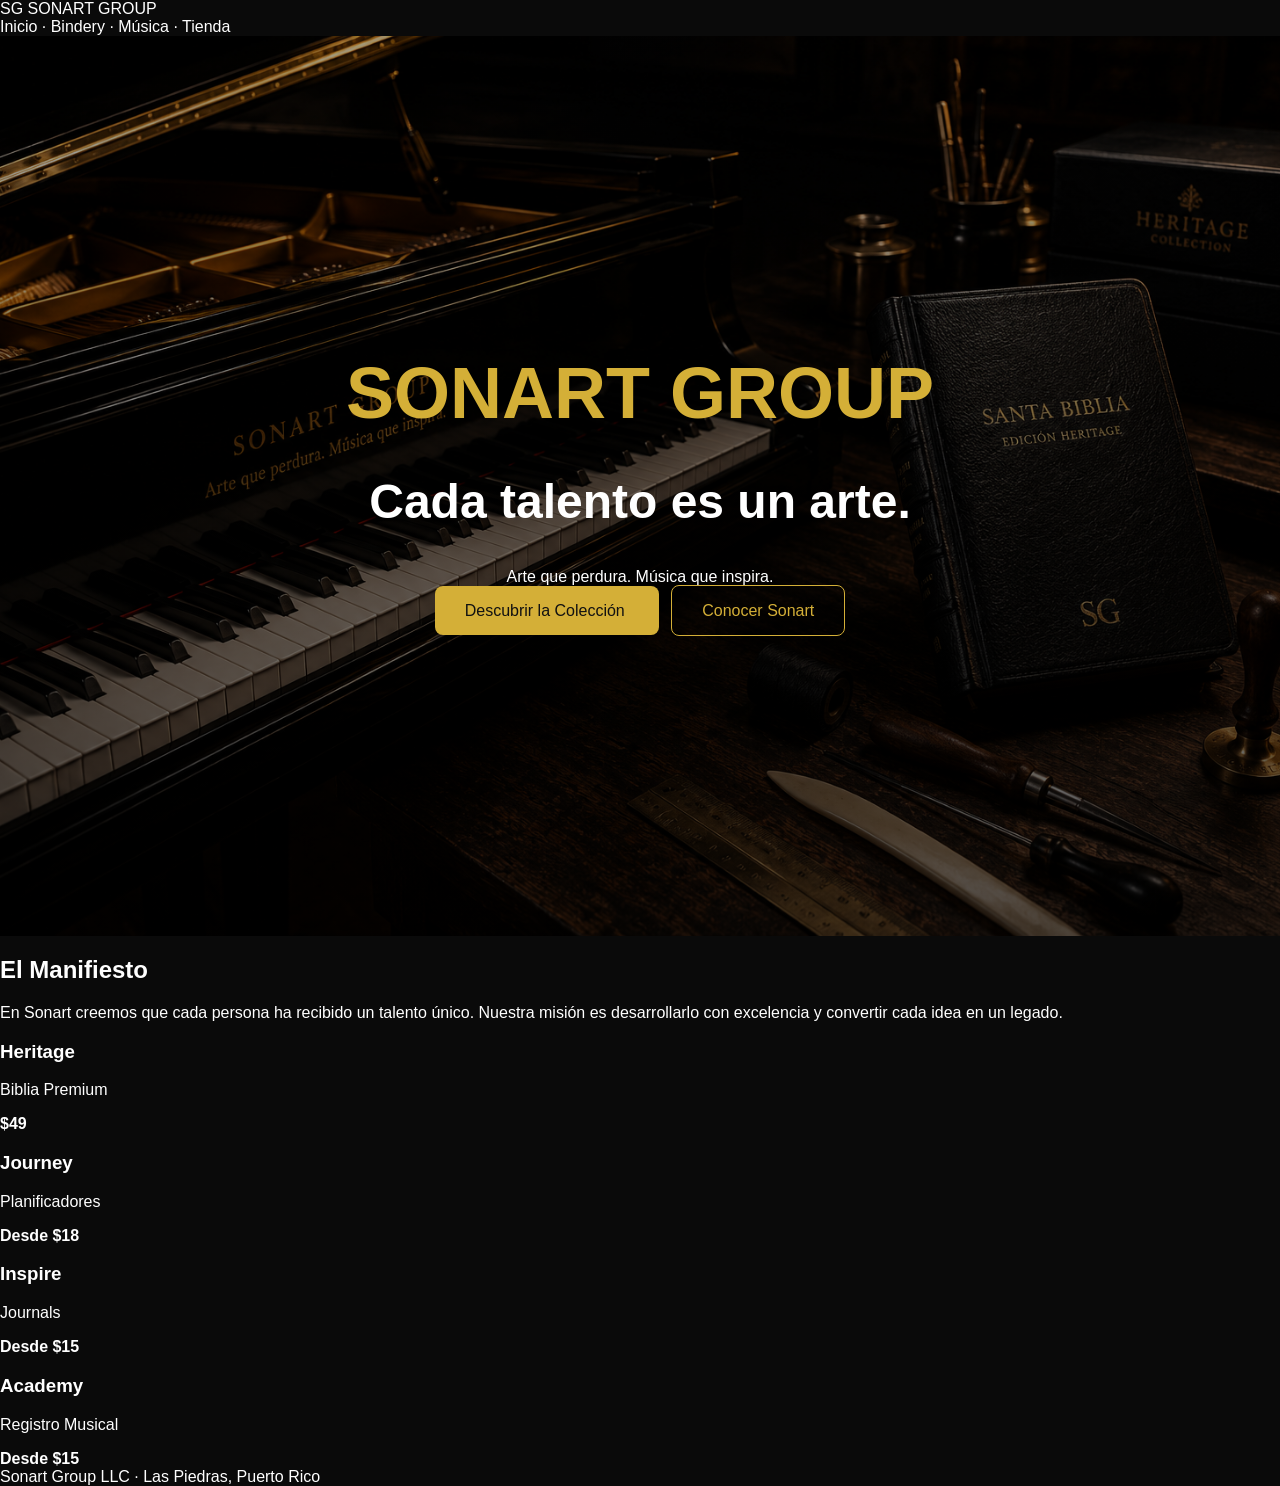
==== index.html @ 5bf1def0 "Refactor button links into a hero-buttons div" ====
<!DOCTYPE html>
<html lang="es">
<head>
    <meta charset="UTF-8">
    <meta name="viewport" content="width=device-width, initial-scale=1.0">

    <title>Sonart Group LLC</title>

    <link rel="stylesheet" href="css/styles.css">
</head>
  <body>
  <nav>
  <div class='logo'>SG SONART GROUP</div><div>Inicio · Bindery · Música · Tienda</div></nav>
  <header class="hero">

  <div class="hero-overlay">

    <h1>SONART GROUP</h1>

    <h2>Cada talento es un arte.</h2>

    <p>Arte que perdura. Música que inspira.</p>

 <div class="hero-buttons">

  <a href="#coleccion" class="btn-gold">
    Descubrir la Colección
  </a>

  <a href="#manifiesto" class="btn-outline">
    Conocer Sonart
  </a>

</div>

  </div>

</header>
  <main><section><h2>El Manifiesto</h2><p>En Sonart creemos que cada persona ha recibido un talento único. Nuestra misión es desarrollarlo con excelencia y convertir cada idea en un legado.</p></section><section class='grid'><article><h3>Heritage</h3><p>Biblia Premium</p><strong>$49</strong></article><article><h3>Journey</h3><p>Planificadores</p><strong>Desde $18</strong></article><article><h3>Inspire</h3><p>Journals</p><strong>Desde $15</strong></article><article><h3>Academy</h3><p>Registro Musical</p><strong>Desde $15</strong></article></section></main><footer>Sonart Group LLC · Las Piedras, Puerto Rico</footer><script src='js/script.js'></script></body></html>
---- css/styles.css ----
body{
    margin:0;
    font-family:Arial, Helvetica, sans-serif;
    background:#0A0A0A;
    color:white;
}

.hero{
    height:100vh;
    background:
    linear-gradient(rgba(0,0,0,.35), rgba(0,0,0,.65)),
    url("../images/hero-bg.jpg");

    background-size:cover;
    background-position:center;
    background-repeat:no-repeat;

    display:flex;
    justify-content:center;
    align-items:center;
    text-align:center;
}

.hero-overlay{max-width:900px;}

.hero h1{
    color:#D4AF37;
    font-size:72px;
    margin:0;
}

.hero h2{font-size:48px;}

.btn-gold{
    background:#D4AF37;
    color:#111;
    padding:16px 30px;
    border-radius:8px;
    text-decoration:none;
}

.btn-outline{
    border:1px solid #D4AF37;
    color:#D4AF37;
    padding:16px 30px;
    border-radius:8px;
    text-decoration:none;
    margin-left:12px;
}
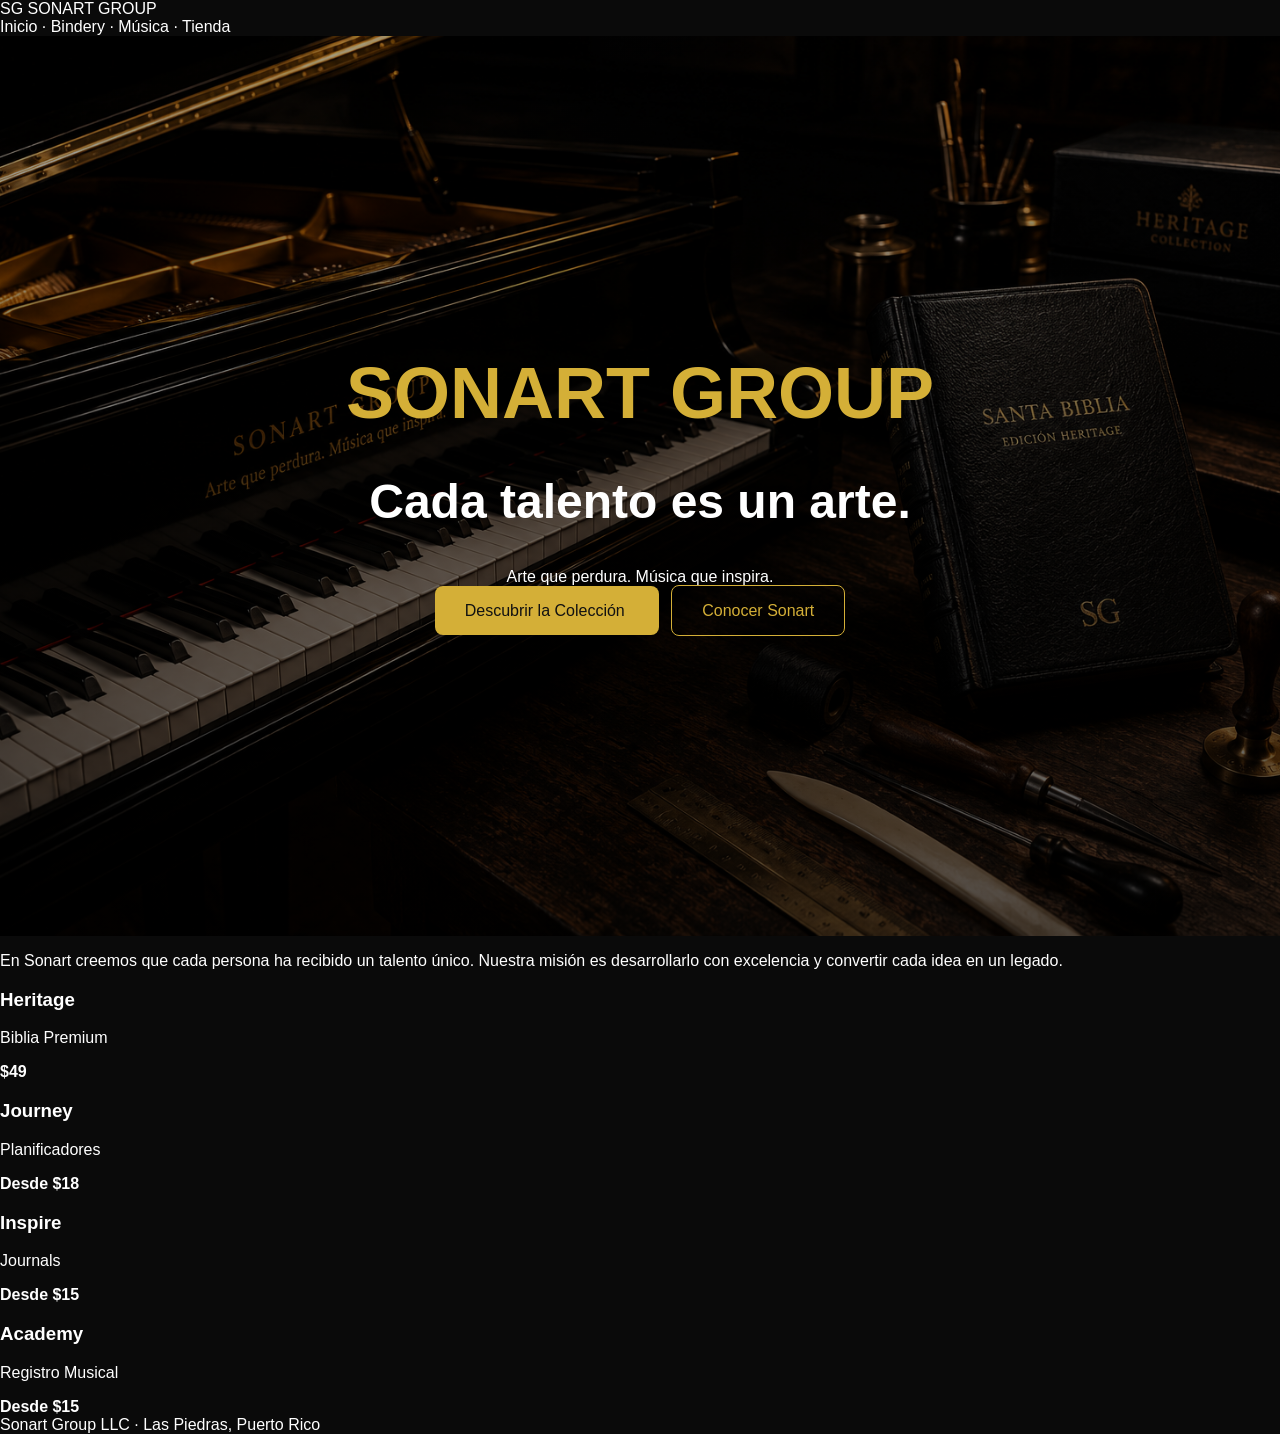
==== commit 0364831f: "Add id to manifiesto section in index.html" ====
--- a/index.html
+++ b/index.html
@@ -36,4 +36,5 @@
   </div>
 
 </header>
-  <main><section><h2>El Manifiesto</h2><p>En Sonart creemos que cada persona ha recibido un talento único. Nuestra misión es desarrollarlo con excelencia y convertir cada idea en un legado.</p></section><section class='grid'><article><h3>Heritage</h3><p>Biblia Premium</p><strong>$49</strong></article><article><h3>Journey</h3><p>Planificadores</p><strong>Desde $18</strong></article><article><h3>Inspire</h3><p>Journals</p><strong>Desde $15</strong></article><article><h3>Academy</h3><p>Registro Musical</p><strong>Desde $15</strong></article></section></main><footer>Sonart Group LLC · Las Piedras, Puerto Rico</footer><script src='js/script.js'></script></body></html>
+  <main><section id="manifiesto">
+  <p>En Sonart creemos que cada persona ha recibido un talento único. Nuestra misión es desarrollarlo con excelencia y convertir cada idea en un legado.</p></section><section class='grid'><article><h3>Heritage</h3><p>Biblia Premium</p><strong>$49</strong></article><article><h3>Journey</h3><p>Planificadores</p><strong>Desde $18</strong></article><article><h3>Inspire</h3><p>Journals</p><strong>Desde $15</strong></article><article><h3>Academy</h3><p>Registro Musical</p><strong>Desde $15</strong></article></section></main><footer>Sonart Group LLC · Las Piedras, Puerto Rico</footer><script src='js/script.js'></script></body></html>
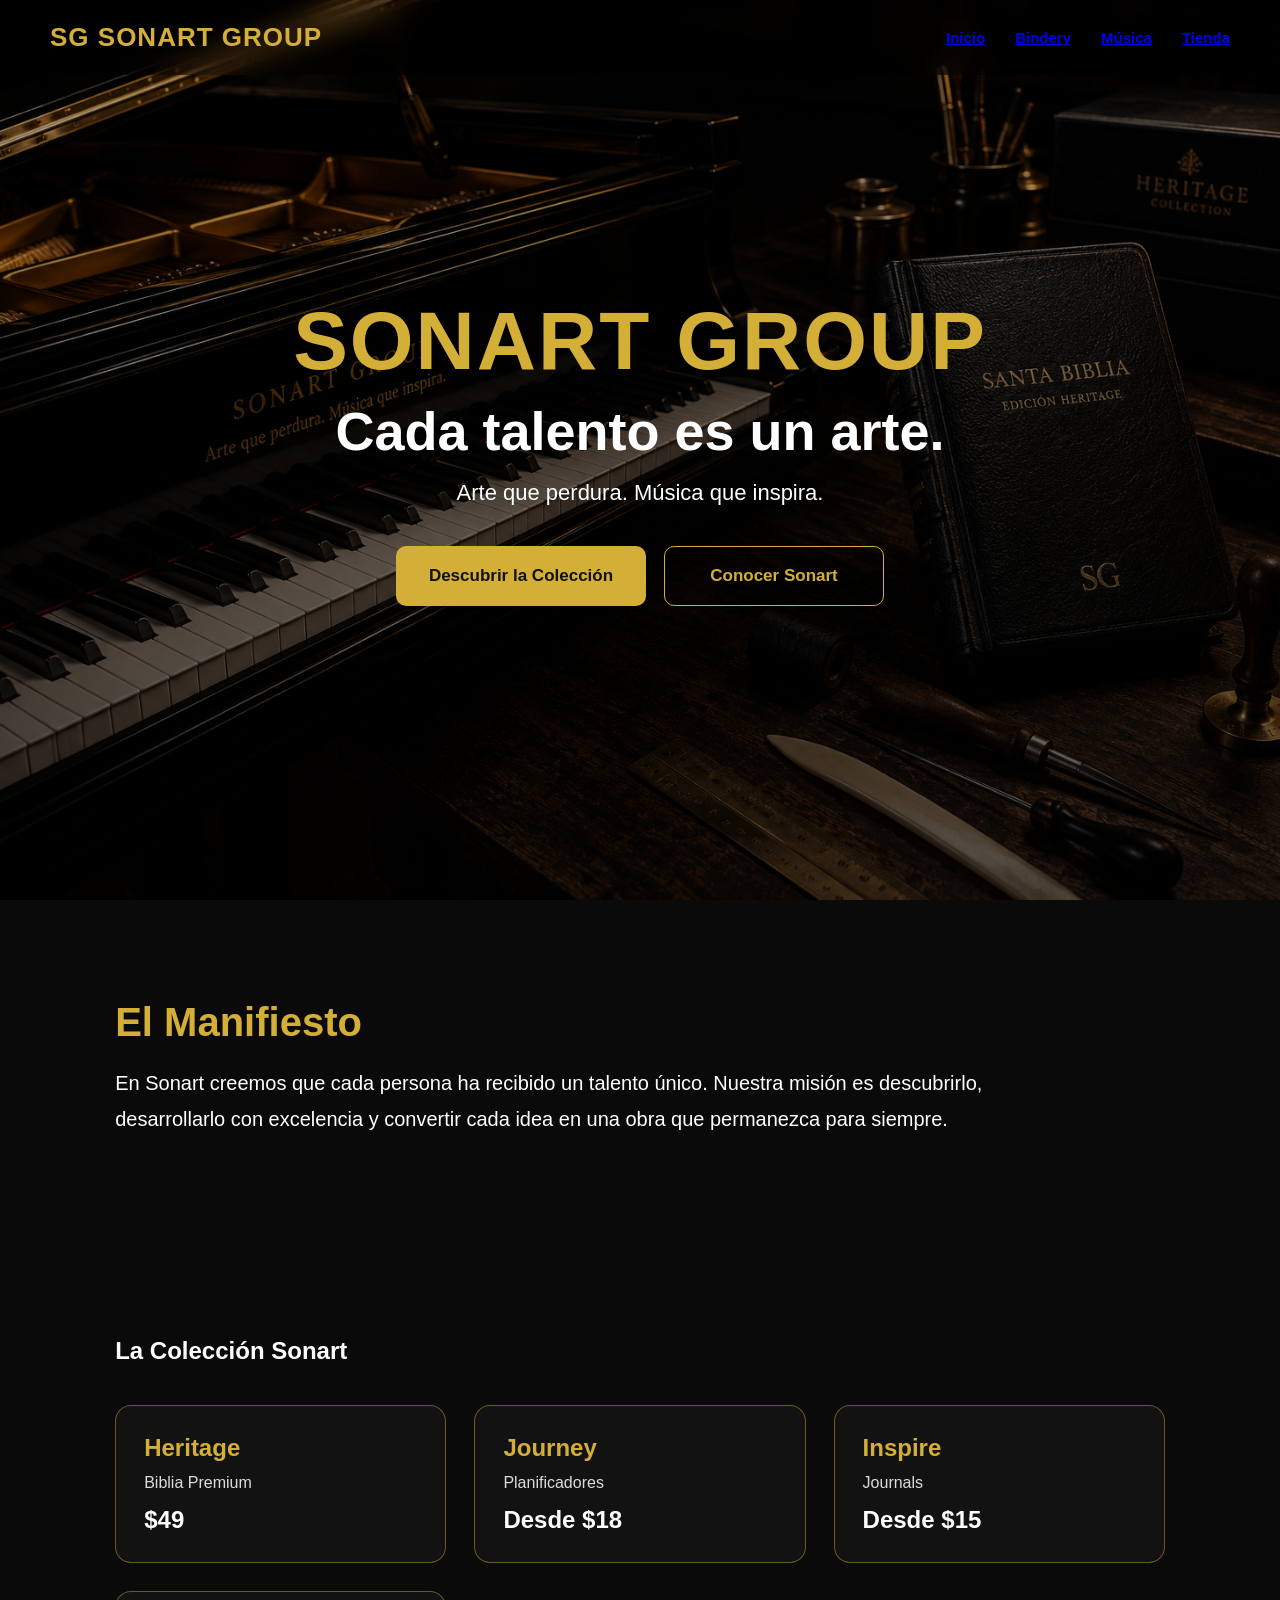
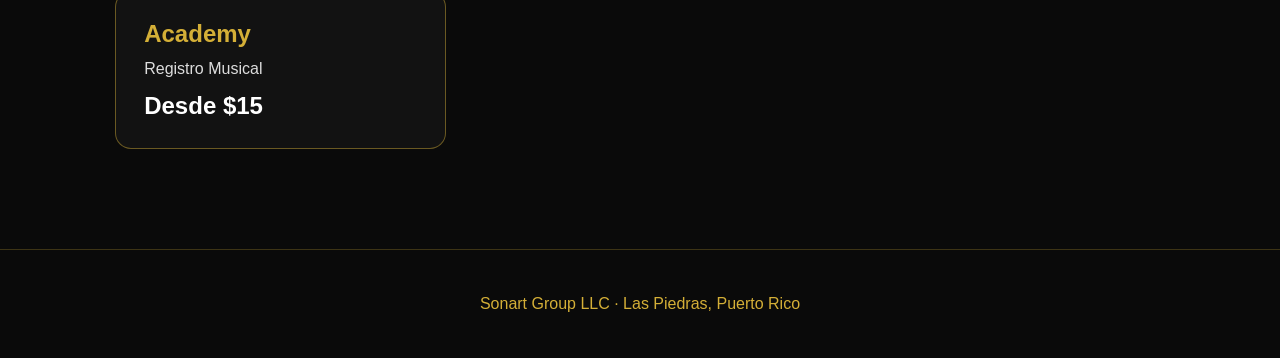
==== commit fba2ac47: "Refactor index.html with new sections and layout Reorganized HTML structure and added new sections f" ====
--- a/index.html
+++ b/index.html
@@ -3,38 +3,101 @@
 <head>
     <meta charset="UTF-8">
     <meta name="viewport" content="width=device-width, initial-scale=1.0">
-
     <title>Sonart Group LLC</title>
 
     <link rel="stylesheet" href="css/styles.css">
 </head>
-  <body>
-  <nav>
-  <div class='logo'>SG SONART GROUP</div><div>Inicio · Bindery · Música · Tienda</div></nav>
-  <header class="hero">
 
-  <div class="hero-overlay">
+<body>
 
-    <h1>SONART GROUP</h1>
+<nav>
+    <div class="logo">SG SONART GROUP</div>
 
-    <h2>Cada talento es un arte.</h2>
+    <div class="menu">
+        <a href="#inicio">Inicio</a>
+        <a href="#manifiesto">Bindery</a>
+        <a href="#musica">Música</a>
+        <a href="#coleccion">Tienda</a>
+    </div>
+</nav>
 
-    <p>Arte que perdura. Música que inspira.</p>
+<header class="hero" id="inicio">
 
- <div class="hero-buttons">
+    <div class="hero-overlay">
 
-  <a href="#coleccion" class="btn-gold">
-    Descubrir la Colección
-  </a>
+        <h1>SONART GROUP</h1>
 
-  <a href="#manifiesto" class="btn-outline">
-    Conocer Sonart
-  </a>
+        <h2>Cada talento es un arte.</h2>
 
-</div>
+        <p>Arte que perdura. Música que inspira.</p>
 
-  </div>
+        <div class="hero-buttons">
+
+            <a href="#coleccion" class="btn-gold">
+                Descubrir la Colección
+            </a>
+
+            <a href="#manifiesto" class="btn-outline">
+                Conocer Sonart
+            </a>
+
+        </div>
+
+    </div>
 
 </header>
-  <main><section id="manifiesto">
-  <p>En Sonart creemos que cada persona ha recibido un talento único. Nuestra misión es desarrollarlo con excelencia y convertir cada idea en un legado.</p></section><section class='grid'><article><h3>Heritage</h3><p>Biblia Premium</p><strong>$49</strong></article><article><h3>Journey</h3><p>Planificadores</p><strong>Desde $18</strong></article><article><h3>Inspire</h3><p>Journals</p><strong>Desde $15</strong></article><article><h3>Academy</h3><p>Registro Musical</p><strong>Desde $15</strong></article></section></main><footer>Sonart Group LLC · Las Piedras, Puerto Rico</footer><script src='js/script.js'></script></body></html>
+
+<section id="manifiesto">
+
+    <h2>El Manifiesto</h2>
+
+    <p>
+        En Sonart creemos que cada persona ha recibido un talento único.
+        Nuestra misión es descubrirlo, desarrollarlo con excelencia y convertir
+        cada idea en una obra que permanezca para siempre.
+    </p>
+
+</section>
+
+<section id="coleccion">
+
+    <h2>La Colección Sonart</h2>
+
+    <div class="collections">
+
+        <div class="card">
+            <h3>Heritage</h3>
+            <p>Biblia Premium</p>
+            <div class="price">$49</div>
+        </div>
+
+        <div class="card">
+            <h3>Journey</h3>
+            <p>Planificadores</p>
+            <div class="price">Desde $18</div>
+        </div>
+
+        <div class="card">
+            <h3>Inspire</h3>
+            <p>Journals</p>
+            <div class="price">Desde $15</div>
+        </div>
+
+        <div class="card">
+            <h3>Academy</h3>
+            <p>Registro Musical</p>
+            <div class="price">Desde $15</div>
+        </div>
+
+    </div>
+
+</section>
+
+<footer>
+
+    Sonart Group LLC · Las Piedras, Puerto Rico
+
+</footer>
+
+</body>
+</html>
--- a/css/styles.css
+++ b/css/styles.css
@@ -1,16 +1,67 @@
+/* ===========================
+   SONART GROUP BUILD 001
+   Founder Edition
+=========================== */
+
+*{
+    margin:0;
+    padding:0;
+    box-sizing:border-box;
+}
+
+html{
+    scroll-behavior:smooth;
+}
+
 body{
-    margin:0;
     font-family:Arial, Helvetica, sans-serif;
     background:#0A0A0A;
-    color:white;
-}
+    color:#FFFFFF;
+    overflow-x:hidden;
+}
+
+/* ===========================
+   NAVBAR
+=========================== */
+
+nav{
+    position:fixed;
+    top:0;
+    left:0;
+    width:100%;
+    display:flex;
+    justify-content:space-between;
+    align-items:center;
+    padding:22px 50px;
+    background:rgba(0,0,0,.35);
+    backdrop-filter:blur(12px);
+    z-index:999;
+}
+
+.logo{
+    color:#D4AF37;
+    font-size:26px;
+    font-weight:700;
+    letter-spacing:1px;
+}
+
+nav div:last-child{
+    display:flex;
+    gap:30px;
+    color:#D4AF37;
+    font-weight:600;
+    font-size:15px;
+}
+
+/* ===========================
+   HERO
+=========================== */
 
 .hero{
     height:100vh;
     background:
-    linear-gradient(rgba(0,0,0,.35), rgba(0,0,0,.65)),
-    url("../images/hero-bg.jpg");
-
+        linear-gradient(rgba(0,0,0,.35), rgba(0,0,0,.65)),
+        url("../images/hero-bg.jpg");
     background-size:cover;
     background-position:center;
     background-repeat:no-repeat;
@@ -21,29 +72,199 @@
     text-align:center;
 }
 
-.hero-overlay{max-width:900px;}
+.hero-overlay{
+    width:90%;
+    max-width:900px;
+}
 
 .hero h1{
     color:#D4AF37;
-    font-size:72px;
-    margin:0;
-}
-
-.hero h2{font-size:48px;}
+    font-size:82px;
+    margin-bottom:12px;
+    letter-spacing:2px;
+}
+
+.hero h2{
+    font-size:54px;
+    margin-bottom:18px;
+}
+
+.hero p{
+    font-size:22px;
+    margin-bottom:40px;
+}
+
+/* ===========================
+   BOTONES
+=========================== */
+
+.hero-buttons{
+    display:flex;
+    justify-content:center;
+    gap:18px;
+    flex-wrap:wrap;
+}
 
 .btn-gold{
+    display:inline-flex;
+    justify-content:center;
+    align-items:center;
+
+    min-width:250px;
+    height:60px;
+
     background:#D4AF37;
-    color:#111;
-    padding:16px 30px;
-    border-radius:8px;
+    color:#111111;
+
+    border-radius:10px;
     text-decoration:none;
+    font-weight:700;
+    font-size:17px;
+
+    transition:.35s ease;
+}
+
+.btn-gold:hover{
+    transform:translateY(-3px);
+    background:#E4C65B;
 }
 
 .btn-outline{
+    display:inline-flex;
+    justify-content:center;
+    align-items:center;
+
+    min-width:220px;
+    height:60px;
+
     border:1px solid #D4AF37;
     color:#D4AF37;
-    padding:16px 30px;
-    border-radius:8px;
+
+    border-radius:10px;
     text-decoration:none;
-    margin-left:12px;
-}
+    font-weight:700;
+    font-size:17px;
+
+    transition:.35s ease;
+}
+
+.btn-outline:hover{
+    background:#D4AF37;
+    color:#111111;
+}
+
+/* ===========================
+   MANIFIESTO
+=========================== */
+
+section{
+    padding:100px 9%;
+}
+
+#manifiesto h2{
+    color:#D4AF37;
+    font-size:40px;
+    margin-bottom:20px;
+}
+
+#manifiesto p{
+    font-size:20px;
+    line-height:1.8;
+    max-width:900px;
+}
+
+/* ===========================
+   COLECCIONES
+=========================== */
+
+.collections{
+    display:grid;
+    grid-template-columns:repeat(auto-fit,minmax(250px,1fr));
+    gap:28px;
+    margin-top:40px;
+}
+
+.card{
+    background:#121212;
+    border:1px solid rgba(212,175,55,.45);
+    border-radius:16px;
+    padding:28px;
+    transition:.35s ease;
+}
+
+.card:hover{
+    transform:translateY(-8px);
+    border-color:#D4AF37;
+}
+
+.card h3{
+    color:#D4AF37;
+    margin-bottom:12px;
+    font-size:24px;
+}
+
+.card p{
+    margin-bottom:14px;
+    color:#DDDDDD;
+}
+
+.price{
+    color:#FFFFFF;
+    font-size:24px;
+    font-weight:700;
+}
+
+/* ===========================
+   FOOTER
+=========================== */
+
+footer{
+    border-top:1px solid rgba(212,175,55,.25);
+    text-align:center;
+    padding:45px 20px;
+    color:#D4AF37;
+}
+
+/* ===========================
+   RESPONSIVE
+=========================== */
+
+@media(max-width:768px){
+
+    nav{
+        padding:18px 20px;
+        flex-direction:column;
+        gap:10px;
+    }
+
+    nav div:last-child{
+        gap:18px;
+        font-size:13px;
+        flex-wrap:wrap;
+        justify-content:center;
+    }
+
+    .hero h1{
+        font-size:46px;
+    }
+
+    .hero h2{
+        font-size:34px;
+    }
+
+    .hero p{
+        font-size:18px;
+    }
+
+    .hero-buttons{
+        flex-direction:column;
+        align-items:center;
+    }
+
+    .btn-gold,
+    .btn-outline{
+        width:100%;
+        max-width:320px;
+    }
+
+}
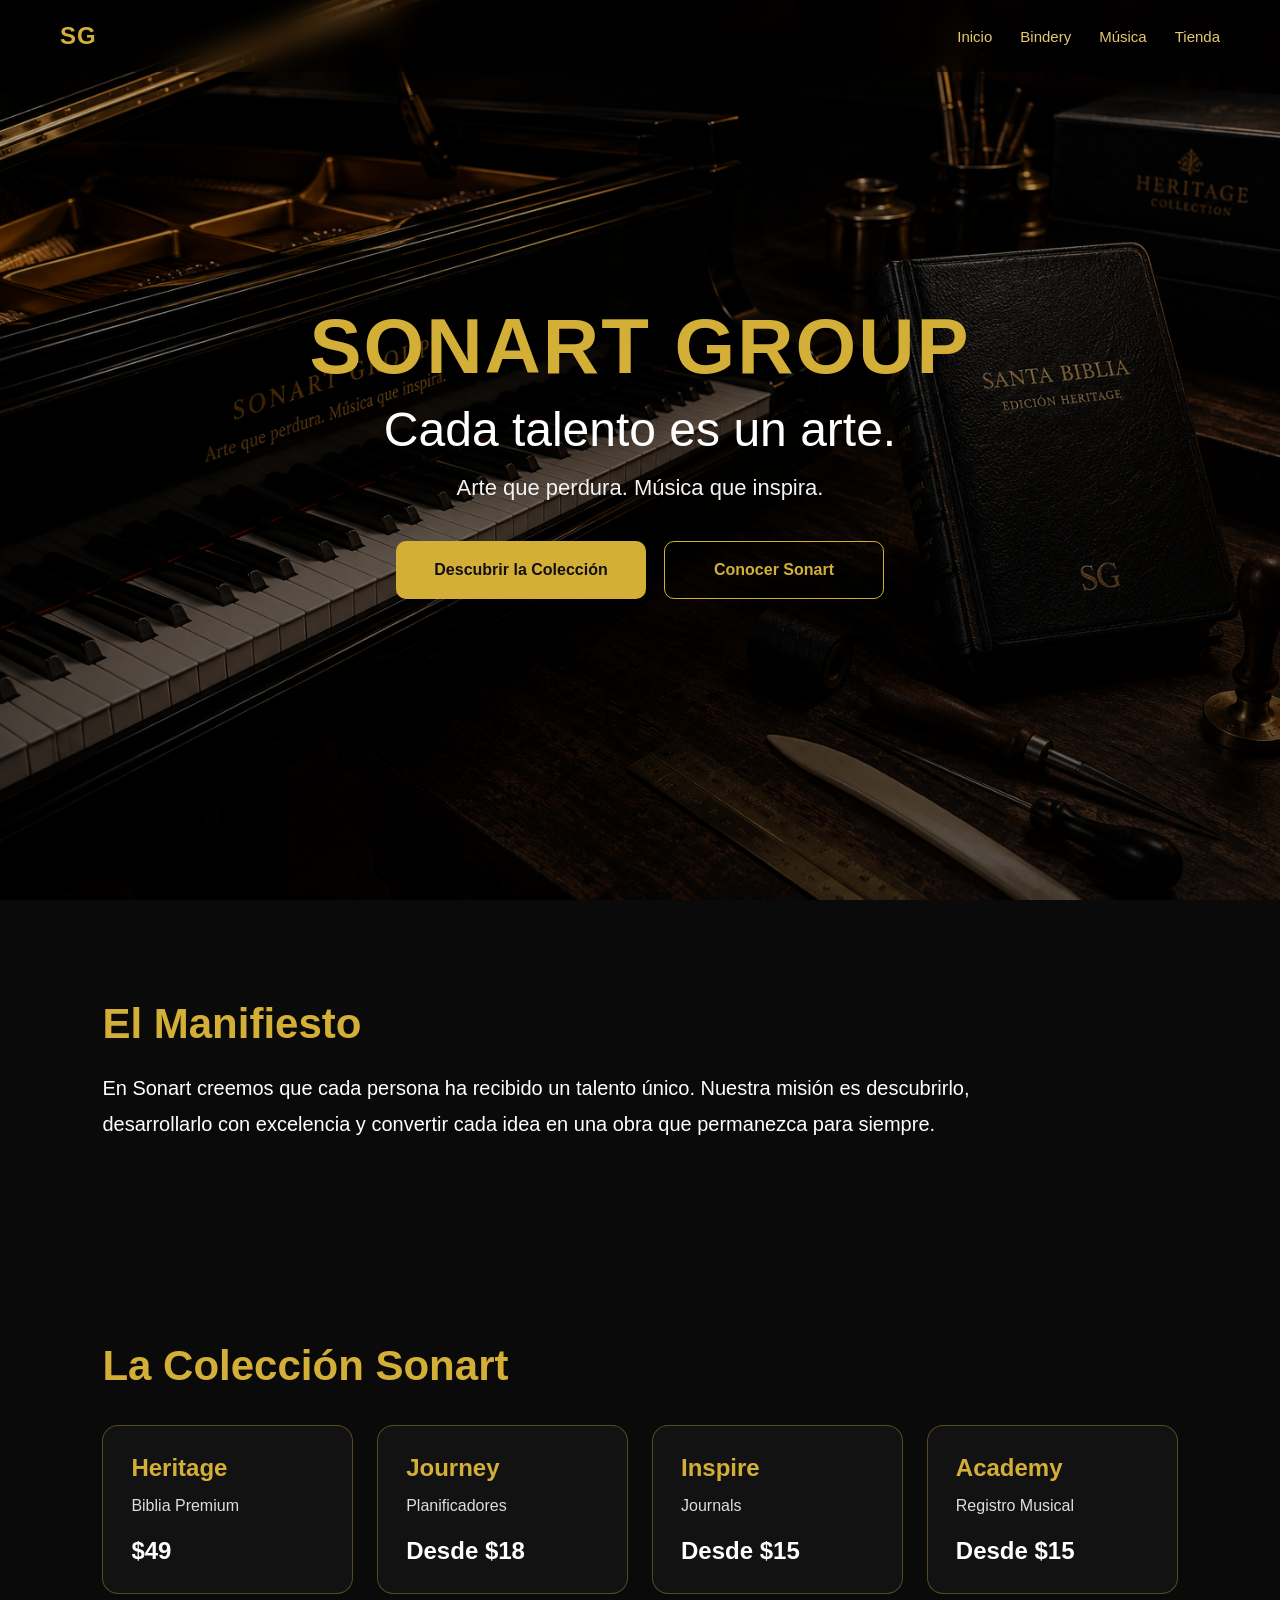
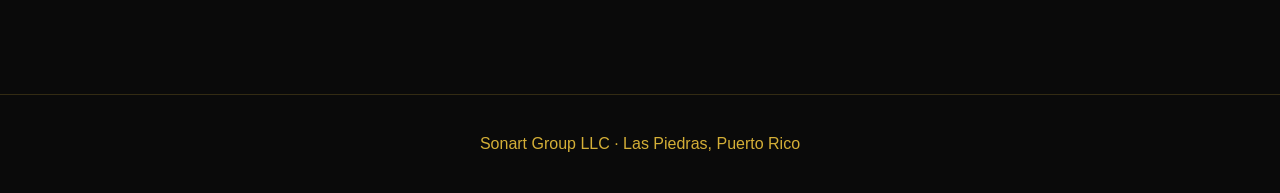
==== commit 214617fb: "Refactor navigation bar structure in index.html" ====
--- a/index.html
+++ b/index.html
@@ -10,15 +10,24 @@
 
 <body>
 
-<nav>
-    <div class="logo">SG SONART GROUP</div>
+<nav id="navbar">
+
+    <div class="logo">
+        <span>SG</span>
+    </div>
 
     <div class="menu">
+
         <a href="#inicio">Inicio</a>
+
         <a href="#manifiesto">Bindery</a>
+
         <a href="#musica">Música</a>
+
         <a href="#coleccion">Tienda</a>
+
     </div>
+
 </nav>
 
 <header class="hero" id="inicio">
--- a/css/styles.css
+++ b/css/styles.css
@@ -1,7 +1,7 @@
-/* ===========================
-   SONART GROUP BUILD 001
-   Founder Edition
-=========================== */
+/* =====================================
+   SONART GROUP LLC
+   Founder Edition · Build 001
+===================================== */
 
 *{
     margin:0;
@@ -14,15 +14,15 @@
 }
 
 body{
-    font-family:Arial, Helvetica, sans-serif;
+    font-family: "Segoe UI", Arial, sans-serif;
     background:#0A0A0A;
     color:#FFFFFF;
     overflow-x:hidden;
 }
 
-/* ===========================
-   NAVBAR
-=========================== */
+/* ==========================
+        NAVBAR
+========================== */
 
 nav{
     position:fixed;
@@ -32,36 +32,46 @@
     display:flex;
     justify-content:space-between;
     align-items:center;
-    padding:22px 50px;
-    background:rgba(0,0,0,.35);
+    padding:22px 60px;
+    background:rgba(0,0,0,.28);
     backdrop-filter:blur(12px);
     z-index:999;
 }
 
 .logo{
     color:#D4AF37;
-    font-size:26px;
+    font-size:24px;
     font-weight:700;
     letter-spacing:1px;
 }
 
-nav div:last-child{
-    display:flex;
-    gap:30px;
-    color:#D4AF37;
-    font-weight:600;
+.menu{
+    display:flex;
+    gap:28px;
+}
+
+.menu a{
+    color:#E5C96E;
+    text-decoration:none;
     font-size:15px;
-}
-
-/* ===========================
-   HERO
-=========================== */
+    transition:.3s;
+}
+
+.menu a:hover{
+    color:white;
+}
+
+/* ==========================
+          HERO
+========================== */
 
 .hero{
     height:100vh;
+
     background:
-        linear-gradient(rgba(0,0,0,.35), rgba(0,0,0,.65)),
-        url("../images/hero-bg.jpg");
+    linear-gradient(rgba(0,0,0,.30),rgba(0,0,0,.65)),
+    url("../images/hero-bg.jpg");
+
     background-size:cover;
     background-position:center;
     background-repeat:no-repeat;
@@ -79,24 +89,26 @@
 
 .hero h1{
     color:#D4AF37;
-    font-size:82px;
-    margin-bottom:12px;
+    font-size:78px;
     letter-spacing:2px;
+    margin-bottom:10px;
 }
 
 .hero h2{
-    font-size:54px;
+    font-size:48px;
+    font-weight:300;
     margin-bottom:18px;
 }
 
 .hero p{
     font-size:22px;
+    color:#F3F3F3;
     margin-bottom:40px;
 }
 
-/* ===========================
-   BOTONES
-=========================== */
+/* ==========================
+        BOTONES
+========================== */
 
 .hero-buttons{
     display:flex;
@@ -106,12 +118,12 @@
 }
 
 .btn-gold{
-    display:inline-flex;
-    justify-content:center;
-    align-items:center;
-
-    min-width:250px;
-    height:60px;
+    display:flex;
+    justify-content:center;
+    align-items:center;
+
+    width:250px;
+    height:58px;
 
     background:#D4AF37;
     color:#111111;
@@ -119,23 +131,22 @@
     border-radius:10px;
     text-decoration:none;
     font-weight:700;
-    font-size:17px;
-
-    transition:.35s ease;
+
+    transition:.35s;
 }
 
 .btn-gold:hover{
+    background:#E6C95E;
     transform:translateY(-3px);
-    background:#E4C65B;
 }
 
 .btn-outline{
-    display:inline-flex;
-    justify-content:center;
-    align-items:center;
-
-    min-width:220px;
-    height:60px;
+    display:flex;
+    justify-content:center;
+    align-items:center;
+
+    width:220px;
+    height:58px;
 
     border:1px solid #D4AF37;
     color:#D4AF37;
@@ -143,53 +154,54 @@
     border-radius:10px;
     text-decoration:none;
     font-weight:700;
-    font-size:17px;
-
-    transition:.35s ease;
+
+    transition:.35s;
 }
 
 .btn-outline:hover{
     background:#D4AF37;
     color:#111111;
-}
-
-/* ===========================
-   MANIFIESTO
-=========================== */
+    transform:translateY(-3px);
+}
+
+/* ==========================
+      MANIFIESTO
+========================== */
 
 section{
-    padding:100px 9%;
-}
-
-#manifiesto h2{
-    color:#D4AF37;
-    font-size:40px;
-    margin-bottom:20px;
-}
-
-#manifiesto p{
+    padding:100px 8%;
+}
+
+section h2{
+    color:#D4AF37;
+    font-size:42px;
+    margin-bottom:22px;
+}
+
+section p{
+    max-width:900px;
+    line-height:1.8;
     font-size:20px;
-    line-height:1.8;
-    max-width:900px;
-}
-
-/* ===========================
-   COLECCIONES
-=========================== */
+}
+
+/* ==========================
+      COLECCIÓN
+========================== */
 
 .collections{
     display:grid;
-    grid-template-columns:repeat(auto-fit,minmax(250px,1fr));
-    gap:28px;
-    margin-top:40px;
+    grid-template-columns:repeat(auto-fit,minmax(240px,1fr));
+    gap:24px;
+    margin-top:35px;
 }
 
 .card{
     background:#121212;
-    border:1px solid rgba(212,175,55,.45);
+    border:1px solid rgba(212,175,55,.35);
     border-radius:16px;
     padding:28px;
-    transition:.35s ease;
+
+    transition:.35s;
 }
 
 .card:hover{
@@ -199,72 +211,72 @@
 
 .card h3{
     color:#D4AF37;
-    margin-bottom:12px;
+    margin-bottom:10px;
     font-size:24px;
 }
 
 .card p{
-    margin-bottom:14px;
     color:#DDDDDD;
+    margin-bottom:16px;
+    font-size:16px;
 }
 
 .price{
-    color:#FFFFFF;
+    color:white;
     font-size:24px;
     font-weight:700;
 }
 
-/* ===========================
-   FOOTER
-=========================== */
+/* ==========================
+         FOOTER
+========================== */
 
 footer{
-    border-top:1px solid rgba(212,175,55,.25);
+    border-top:1px solid rgba(212,175,55,.2);
     text-align:center;
-    padding:45px 20px;
-    color:#D4AF37;
-}
-
-/* ===========================
-   RESPONSIVE
-=========================== */
+    padding:40px;
+    color:#D4AF37;
+}
+
+/* ==========================
+       RESPONSIVE
+========================== */
 
 @media(max-width:768px){
 
-    nav{
-        padding:18px 20px;
-        flex-direction:column;
-        gap:10px;
-    }
-
-    nav div:last-child{
-        gap:18px;
-        font-size:13px;
-        flex-wrap:wrap;
-        justify-content:center;
-    }
-
-    .hero h1{
-        font-size:46px;
-    }
-
-    .hero h2{
-        font-size:34px;
-    }
-
-    .hero p{
-        font-size:18px;
-    }
-
-    .hero-buttons{
-        flex-direction:column;
-        align-items:center;
-    }
-
-    .btn-gold,
-    .btn-outline{
-        width:100%;
-        max-width:320px;
-    }
-
-}
+nav{
+    padding:18px 20px;
+    flex-direction:column;
+    gap:10px;
+}
+
+.menu{
+    gap:16px;
+    flex-wrap:wrap;
+    justify-content:center;
+}
+
+.hero h1{
+    font-size:42px;
+}
+
+.hero h2{
+    font-size:30px;
+}
+
+.hero p{
+    font-size:18px;
+}
+
+.hero-buttons{
+    flex-direction:column;
+    align-items:center;
+}
+
+.btn-gold,
+.btn-outline{
+    width:100%;
+    max-width:320px;
+}
+
+}
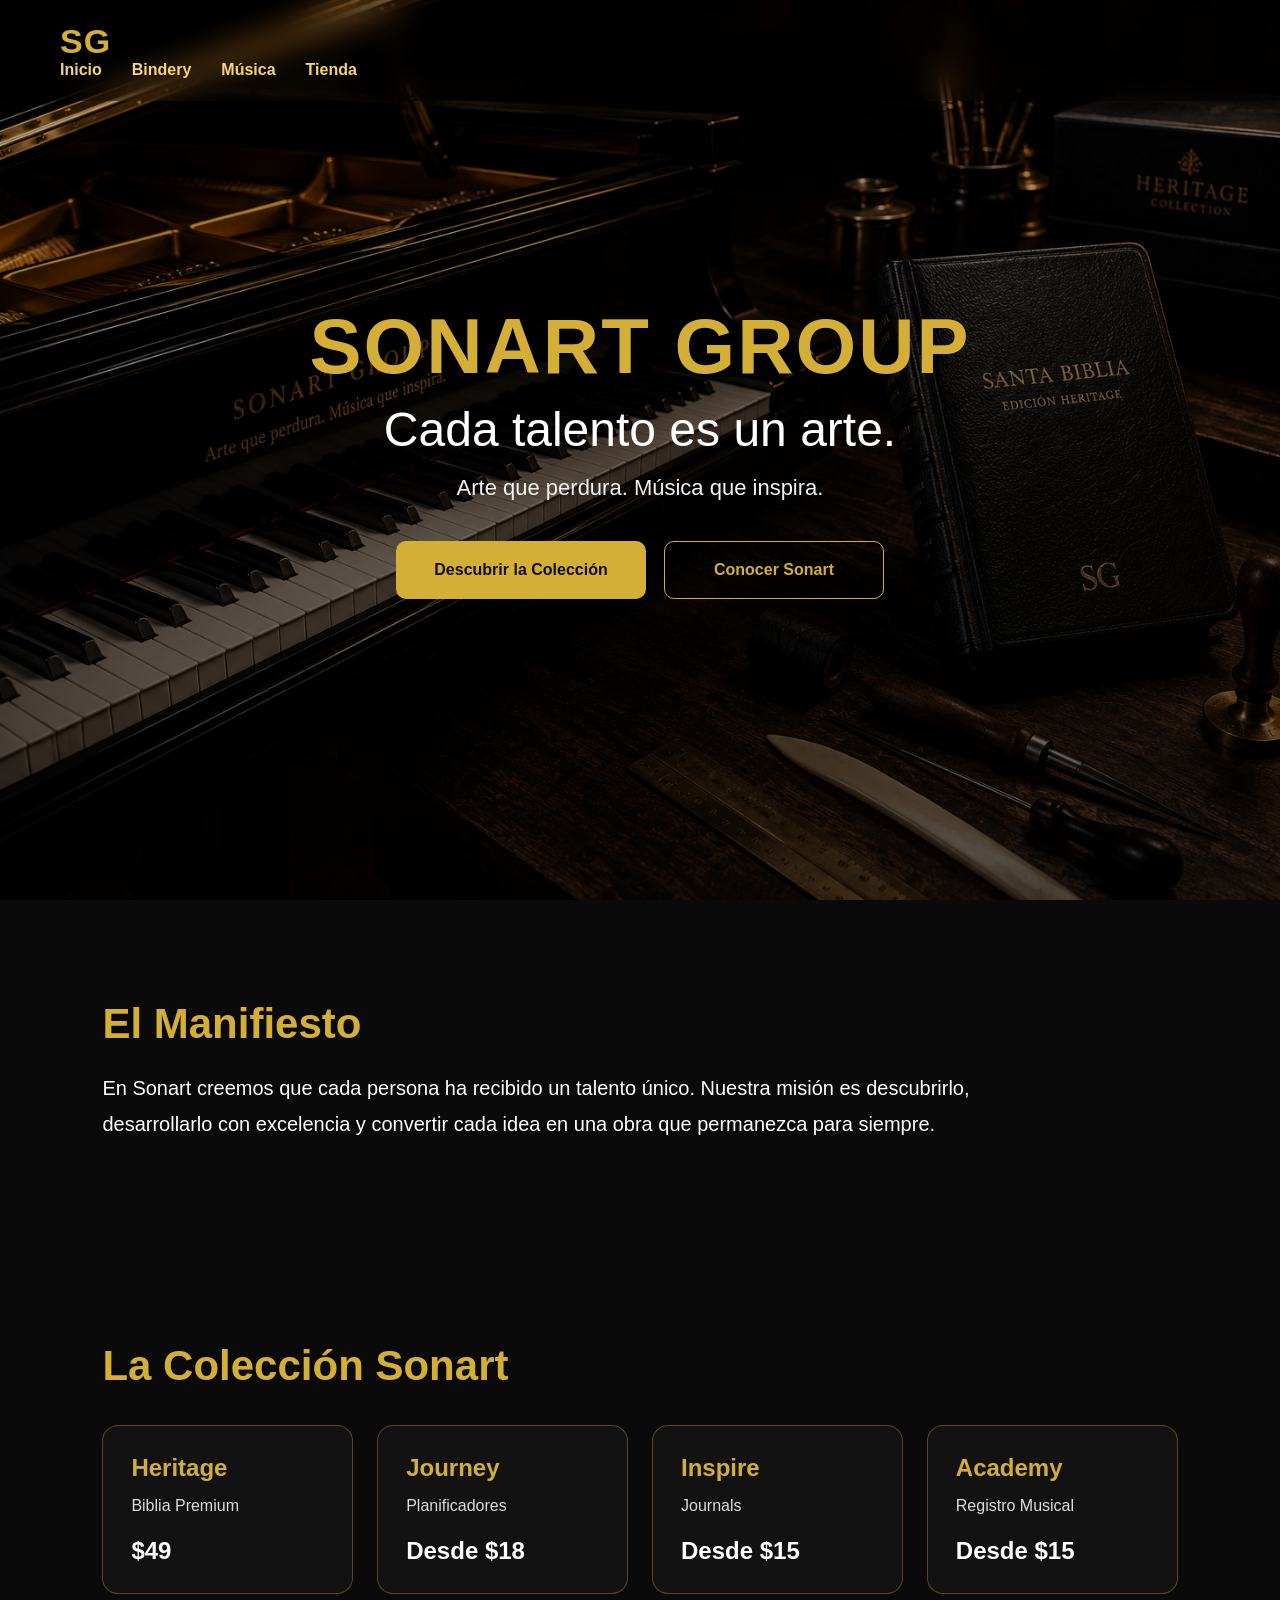
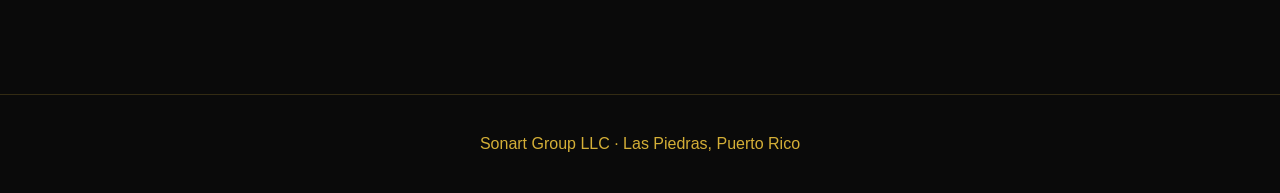
==== commit ac645c36: "Refactor navbar menu links in index.html" ====
--- a/index.html
+++ b/index.html
@@ -14,19 +14,12 @@
 
     <div class="logo">
         <span>SG</span>
-    </div>
-
-    <div class="menu">
-
-        <a href="#inicio">Inicio</a>
-
-        <a href="#manifiesto">Bindery</a>
-
-        <a href="#musica">Música</a>
-
-        <a href="#coleccion">Tienda</a>
-
-    </div>
+   <div class="menu">
+    <a href="index.html">Inicio</a>
+    <a href="bindery.html">Bindery</a>
+    <a href="musica.html">Música</a>
+    <a href="tienda.html">Tienda</a>
+</div>
 
 </nav>
 
--- a/css/styles.css
+++ b/css/styles.css
@@ -20,47 +20,55 @@
     overflow-x:hidden;
 }
 
-/* ==========================
-        NAVBAR
-========================== */
-
-nav{
+/* NAVBAR PREMIUM */
+
+#navbar{
     position:fixed;
     top:0;
     left:0;
     width:100%;
+
     display:flex;
     justify-content:space-between;
     align-items:center;
+
     padding:22px 60px;
-    background:rgba(0,0,0,.28);
-    backdrop-filter:blur(12px);
+
+    background:rgba(0,0,0,.12);
+    backdrop-filter:blur(14px);
+
+    transition:.35s ease;
+
     z-index:999;
 }
 
-.logo{
-    color:#D4AF37;
-    font-size:24px;
+#navbar.scrolled{
+    background:#0A0A0A;
+    box-shadow:0 6px 25px rgba(0,0,0,.35);
+}
+
+.logo span{
+    color:#D4AF37;
+    font-size:34px;
     font-weight:700;
     letter-spacing:1px;
 }
 
 .menu{
     display:flex;
-    gap:28px;
+    gap:30px;
 }
 
 .menu a{
-    color:#E5C96E;
+    color:#F3D67A;
     text-decoration:none;
-    font-size:15px;
+    font-weight:600;
     transition:.3s;
 }
 
 .menu a:hover{
     color:white;
 }
-
 /* ==========================
           HERO
 ========================== */
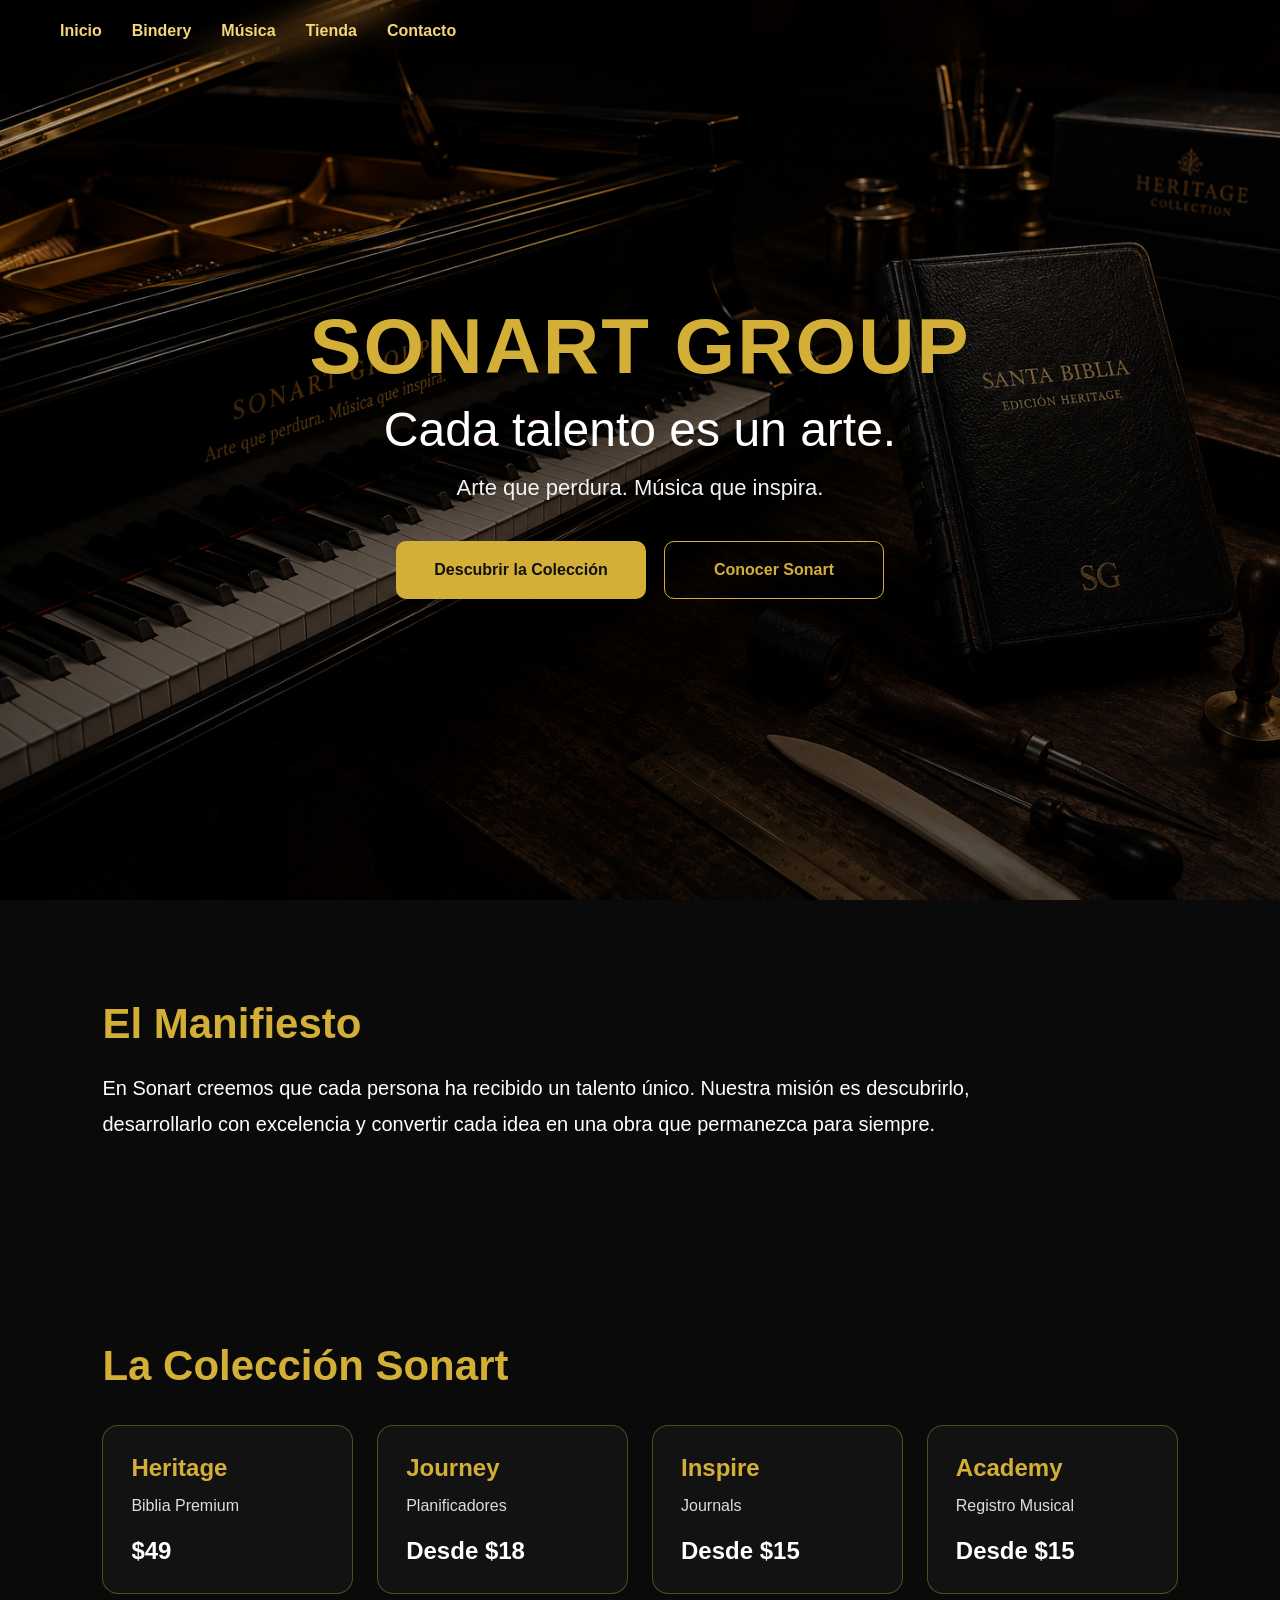
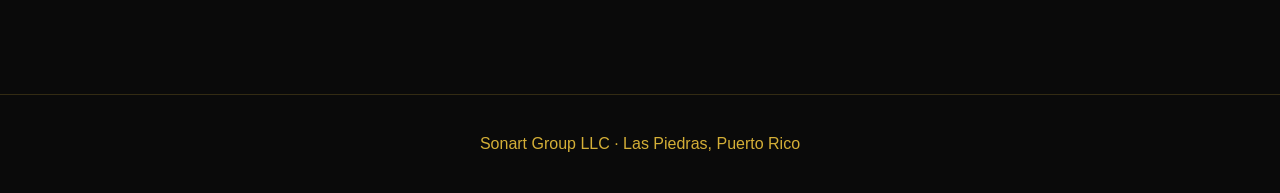
==== commit b57ba02d: "Add 'Contacto' link to the navigation menu" ====
--- a/index.html
+++ b/index.html
@@ -12,13 +12,12 @@
 
 <nav id="navbar">
 
-    <div class="logo">
-        <span>SG</span>
-   <div class="menu">
+<div class="menu">
     <a href="index.html">Inicio</a>
     <a href="bindery.html">Bindery</a>
     <a href="musica.html">Música</a>
     <a href="tienda.html">Tienda</a>
+    <a href="contacto.html">Contacto</a>
 </div>
 
 </nav>
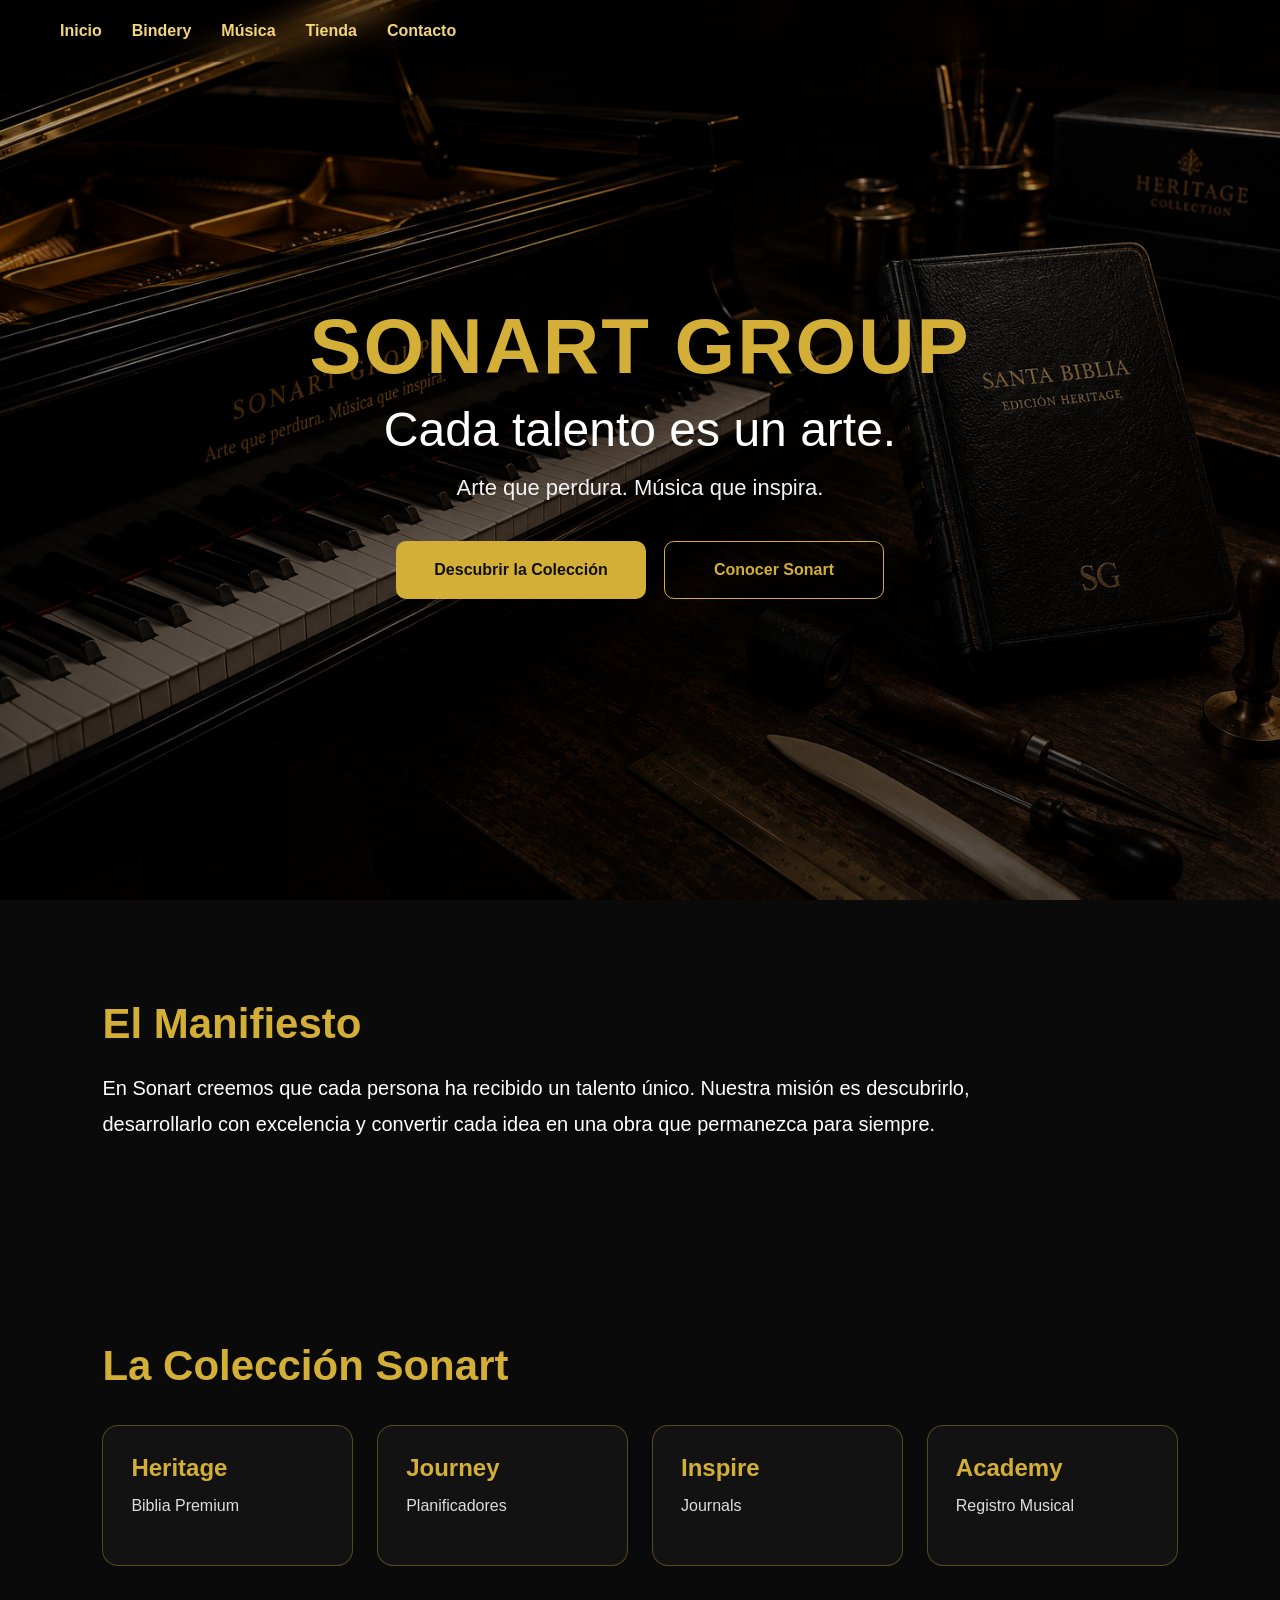
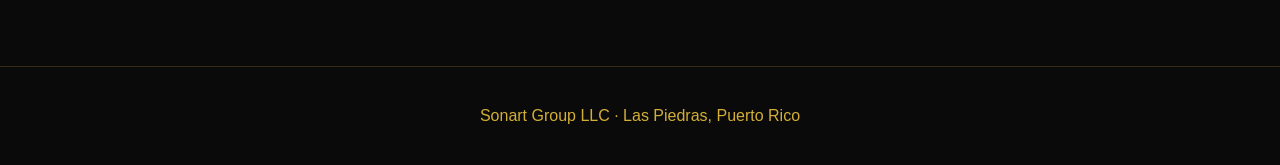
==== commit 5ff78be1: "Remove price divs from product cards in index.html" ====
--- a/index.html
+++ b/index.html
@@ -69,25 +69,25 @@
         <div class="card">
             <h3>Heritage</h3>
             <p>Biblia Premium</p>
-            <div class="price">$49</div>
+            
         </div>
 
         <div class="card">
             <h3>Journey</h3>
             <p>Planificadores</p>
-            <div class="price">Desde $18</div>
+           
         </div>
 
         <div class="card">
             <h3>Inspire</h3>
             <p>Journals</p>
-            <div class="price">Desde $15</div>
+           
         </div>
 
         <div class="card">
             <h3>Academy</h3>
             <p>Registro Musical</p>
-            <div class="price">Desde $15</div>
+            
         </div>
 
     </div>
